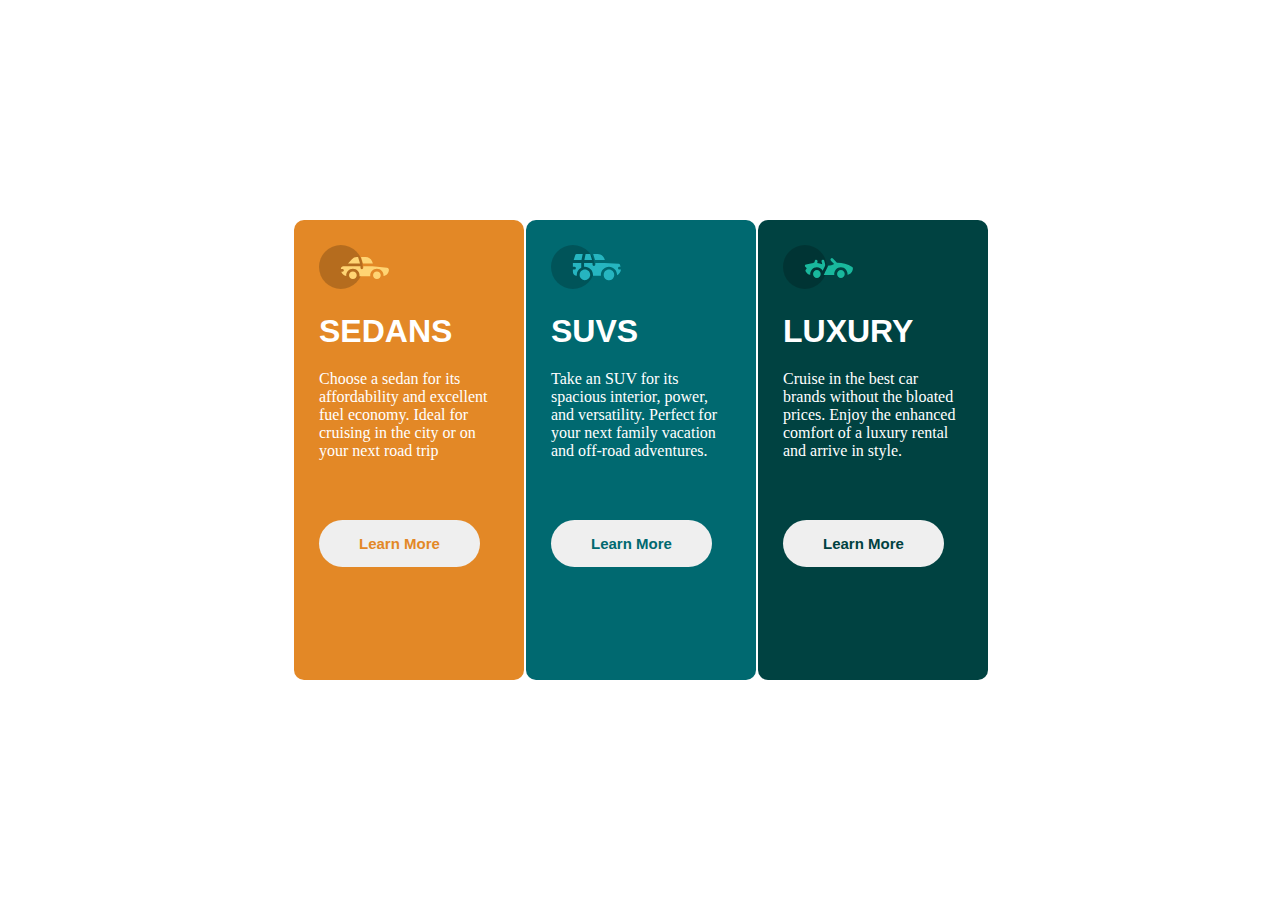
==== index.html @ 5498476c "created CSS Flexbox and Grid Layout" ====
<!DOCTYPE html>
<html lang="en">
<head>
    <meta charset="UTF-8">
    <meta http-equiv="X-UA-Compatible" content="IE=edge">
    <meta name="viewport" content="width=device-width, initial-scale=1.0">
    <link rel="stylesheet" href="index.css">
    <title>zuri3ColumnCard</title>
</head>
<body>
    <div class="box-container">
        <div class="box box1">
            <div class="content">
                <img src="icon-sedans.svg" alt="SEDANS" width="70px">
                <h1>SEDANS</h1>
                <p>Choose a sedan for its affordability and excellent fuel economy. Ideal for cruising in the city or on your next road trip</p>
                <button class="btn btn1">
                    Learn More</button>
            </div>
        </div>
        <div class="box box2">
            <div class="content">
                <img src="icon-suvs.svg" alt="SUVS" width="70px">
                <h1>SUVS</h1>
                <p>Take an SUV for its spacious interior, power, and versatility. Perfect for your next family vacation and off-road adventures.</p>
                <button class="btn btn2">
                    Learn More</button>
            </div>
        </div>
        <div class="box box3">
            <div class="content">
                <img src="icon-luxury.svg" alt="LUXURY" width="70px">
                <h1>LUXURY</h1>
                <p>Cruise in the best car brands without the bloated prices. Enjoy the enhanced comfort of a luxury rental and arrive in style.</p>
                <button class="btn btn3">
                    Learn More</button>
            </div>
        </div>
    </div>
</body>
</html>
---- index.css ----
@import url(https://fonts.google.com/specimen/Lexend+Deca);
@import url(https://fonts.google.com/specimen/Big+Shoulders+Display);

*{
    padding: 0;
    margin: 0;   
}
body{
    width: 100%;
    min-height: 100vh;
    display: flex;
    justify-content: center;
    align-items: center;
}

.box-container{
    width: 100%;
    max-width: 1440px;
    display: flex;
    justify-content: center;
    align-items: center;
    flex-flow: wrap;
}
.box{
    width: 200px;
    padding: 15px;
    min-height: 430px;
    margin-left: 2px;
}
.box1{
    background-color: hsl(31, 77%, 52%);
    border-top-left-radius: 10px;
    border-bottom-left-radius: 10px;
    border-top-right-radius: 10px;
    border-bottom-right-radius: 10px;
}
.box2{
    background-color: hsl(184, 100%, 22%);
    border-top-left-radius: 10px;
    border-bottom-left-radius: 10px;
    border-top-right-radius: 10px;
    border-bottom-right-radius: 10px;
}
.box3{

    background-color:hsl(179, 100%, 13%);
    border-top-left-radius: 10px;
    border-bottom-left-radius: 10px;
    border-top-right-radius: 10px;
    border-bottom-right-radius: 10px;
}
.content{
    padding: 10px;
}
h1{
    color: white;
    text-transform: uppercase;
    font-family: "Lexend Deca", sans-serif;
    margin: 20px 0;
}
p{
    color: white;
    font-family: "Big Shoulders Display" sans-serif;   
}
.btn{
    margin: 60px 0;
    padding: 15px 40px;
    border: 0;
    border-radius: 30px;
    outline: none;
    font-size: 15px;
    cursor: pointer;
    font-family: "Lexend Deca", sans-serif;
    font-weight: 700;
}
.btn1{
    color: hsl(31, 77%, 52%);
}
.btn2{
    color: hsl(184, 100%, 22%);
}
.btn3{
    color: hsl(179, 100%, 13%);
}
.btn:hover{
    background-color: transparent;
    border: 2px solid #fff;
    color: #fff;
    transition: 0.4s;
}
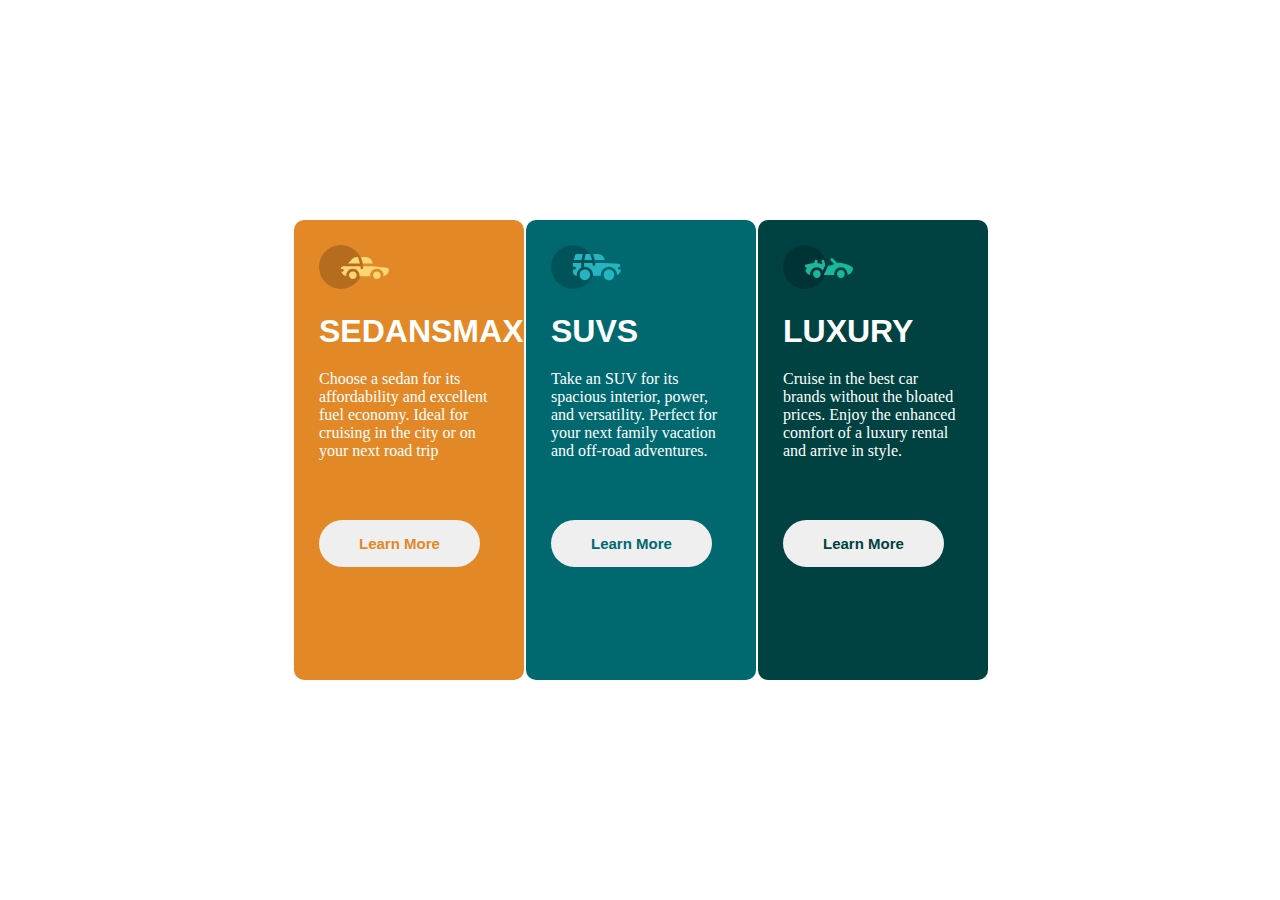
==== commit afede22c: "Update index.html" ====
--- a/index.html
+++ b/index.html
@@ -12,7 +12,7 @@
         <div class="box box1">
             <div class="content">
                 <img src="icon-sedans.svg" alt="SEDANS" width="70px">
-                <h1>SEDANS</h1>
+                <h1>SEDANSmax</h1>
                 <p>Choose a sedan for its affordability and excellent fuel economy. Ideal for cruising in the city or on your next road trip</p>
                 <button class="btn btn1">
                     Learn More</button>
